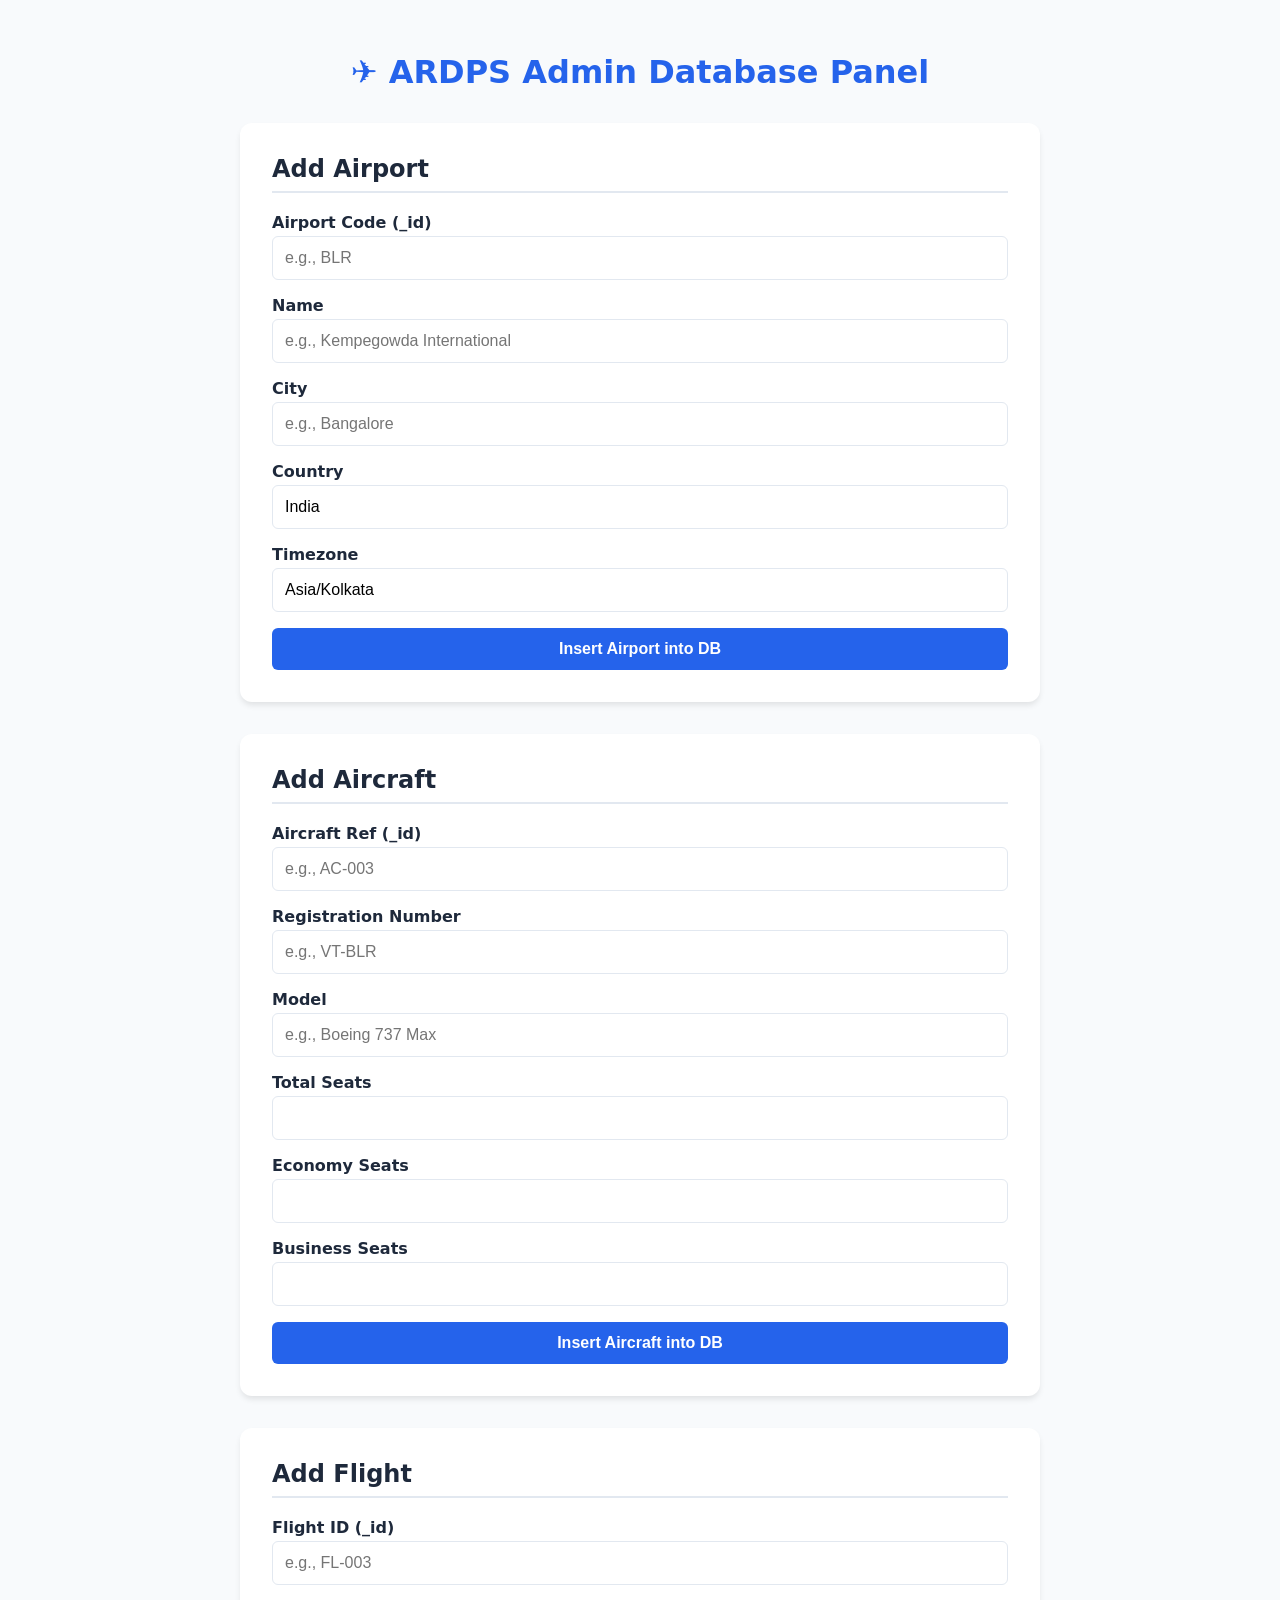
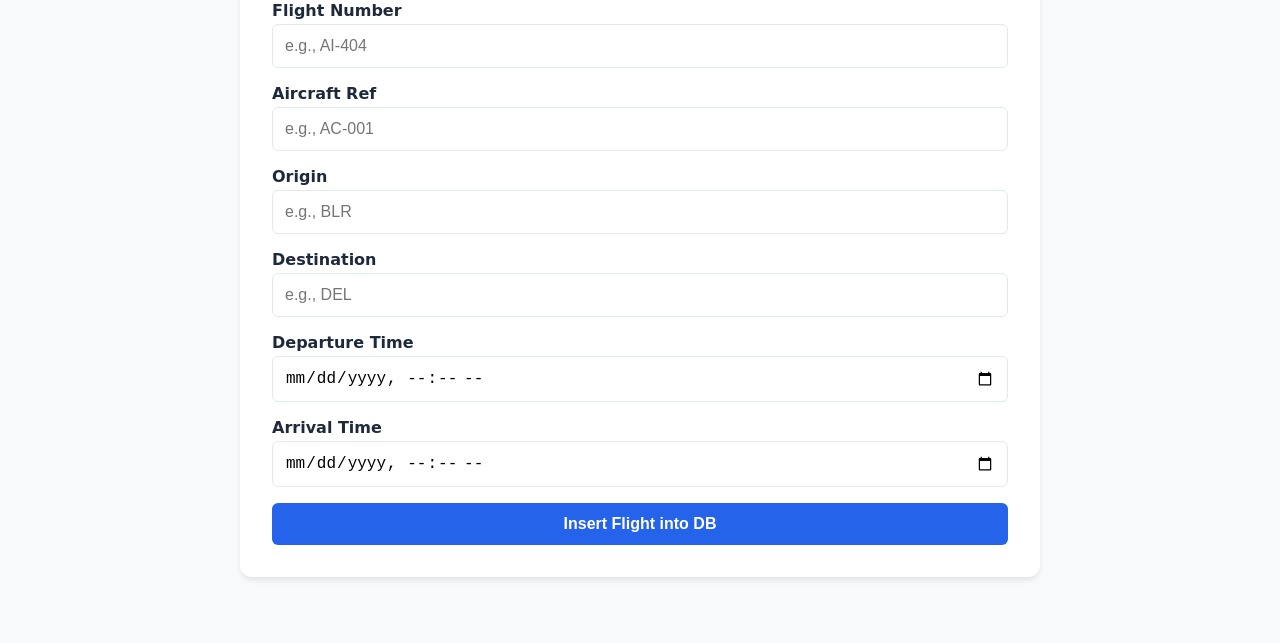
==== frontend/admin.html @ 4f16d245 "Danush branch created" ====
<!DOCTYPE html>
<html lang="en">
<head>
    <meta charset="UTF-8">
    <meta name="viewport" content="width=device-width, initial-scale=1.0">
    <title>ARDPS Admin Panel</title>
    <style>
        :root {
            --primary: #2563eb;
            --background: #f8fafc;
            --surface: #ffffff;
            --text: #1e293b;
            --border: #e2e8f0;
        }
        body {
            font-family: 'Inter', system-ui, sans-serif;
            background-color: var(--background);
            color: var(--text);
            margin: 0;
            padding: 2rem;
            display: flex;
            justify-content: center;
        }
        .container {
            max-width: 800px;
            width: 100%;
        }
        h1 {
            text-align: center;
            color: var(--primary);
            margin-bottom: 2rem;
        }
        .card {
            background: var(--surface);
            border-radius: 12px;
            padding: 2rem;
            margin-bottom: 2rem;
            box-shadow: 0 4px 6px -1px rgb(0 0 0 / 0.1);
        }
        .card h2 {
            margin-top: 0;
            border-bottom: 2px solid var(--border);
            padding-bottom: 0.5rem;
        }
        form {
            display: grid;
            gap: 1rem;
        }
        .form-group {
            display: flex;
            flex-direction: column;
        }
        label {
            font-weight: 600;
            margin-bottom: 0.25rem;
        }
        input, select {
            padding: 0.75rem;
            border: 1px solid var(--border);
            border-radius: 6px;
            font-size: 1rem;
        }
        button {
            background: var(--primary);
            color: white;
            padding: 0.75rem;
            border: none;
            border-radius: 6px;
            font-size: 1rem;
            font-weight: bold;
            cursor: pointer;
            transition: opacity 0.2s;
        }
        button:hover {
            opacity: 0.9;
        }
        .result {
            margin-top: 1rem;
            padding: 1rem;
            border-radius: 6px;
            display: none;
            font-family: monospace;
            background: #f1f5f9;
        }
    </style>
</head>
<body>
    <div class="container">
        <h1>✈️ ARDPS Admin Database Panel</h1>
        
        <!-- Add Airport -->
        <div class="card">
            <h2>Add Airport</h2>
            <form id="form-airport">
                <div class="form-group">
                    <label>Airport Code (_id)</label>
                    <input type="text" name="_id" placeholder="e.g., BLR" required>
                </div>
                <div class="form-group">
                    <label>Name</label>
                    <input type="text" name="name" placeholder="e.g., Kempegowda International" required>
                </div>
                <div class="form-group">
                    <label>City</label>
                    <input type="text" name="city" placeholder="e.g., Bangalore" required>
                </div>
                <div class="form-group">
                    <label>Country</label>
                    <input type="text" name="country" placeholder="e.g., India" value="India" required>
                </div>
                <div class="form-group">
                    <label>Timezone</label>
                    <input type="text" name="timezone" placeholder="e.g., Asia/Kolkata" value="Asia/Kolkata" required>
                </div>
                <button type="submit">Insert Airport into DB</button>
            </form>
            <div id="res-airport" class="result"></div>
        </div>

        <!-- Add Aircraft -->
        <div class="card">
            <h2>Add Aircraft</h2>
            <form id="form-aircraft">
                <div class="form-group">
                    <label>Aircraft Ref (_id)</label>
                    <input type="text" name="_id" placeholder="e.g., AC-003" required>
                </div>
                <div class="form-group">
                    <label>Registration Number</label>
                    <input type="text" name="registration_number" placeholder="e.g., VT-BLR">
                </div>
                <div class="form-group">
                    <label>Model</label>
                    <input type="text" name="model" placeholder="e.g., Boeing 737 Max" required>
                </div>
                <div class="form-group">
                    <label>Total Seats</label>
                    <input type="number" name="total_seats" required>
                </div>
                <div class="form-group">
                    <label>Economy Seats</label>
                    <input type="number" name="econ_seats" required>
                </div>
                <div class="form-group">
                    <label>Business Seats</label>
                    <input type="number" name="biz_seats" required>
                </div>
                <button type="submit">Insert Aircraft into DB</button>
            </form>
            <div id="res-aircraft" class="result"></div>
        </div>

        <!-- Add Flight -->
        <div class="card">
            <h2>Add Flight</h2>
            <form id="form-flight">
                <div class="form-group">
                    <label>Flight ID (_id)</label>
                    <input type="text" name="_id" placeholder="e.g., FL-003" required>
                </div>
                <div class="form-group">
                    <label>Flight Number</label>
                    <input type="text" name="flight_number" placeholder="e.g., AI-404" required>
                </div>
                <div class="form-group">
                    <label>Aircraft Ref</label>
                    <input type="text" name="aircraft_ref" placeholder="e.g., AC-001" required>
                </div>
                <div class="form-group">
                    <label>Origin</label>
                    <input type="text" name="origin_ref" placeholder="e.g., BLR" required>
                </div>
                <div class="form-group">
                    <label>Destination</label>
                    <input type="text" name="destination_ref" placeholder="e.g., DEL" required>
                </div>
                <div class="form-group">
                    <label>Departure Time</label>
                    <input type="datetime-local" name="departure_time" required>
                </div>
                <div class="form-group">
                    <label>Arrival Time</label>
                    <input type="datetime-local" name="arrival_time" required>
                </div>
                <button type="submit">Insert Flight into DB</button>
            </form>
            <div id="res-flight" class="result"></div>
        </div>

    </div>

    <script>
        async function submitData(url, data, resId) {
            const resDiv = document.getElementById(resId);
            resDiv.style.display = 'block';
            resDiv.textContent = 'Submitting to database...';
            try {
                const response = await fetch(url, {
                    method: 'POST',
                    headers: { 'Content-Type': 'application/json' },
                    body: JSON.stringify(data)
                });
                const result = await response.json();
                resDiv.textContent = JSON.stringify(result, null, 2);
            } catch (err) {
                resDiv.textContent = 'Error: ' + err.message;
            }
        }

        document.getElementById('form-airport').addEventListener('submit', (e) => {
            e.preventDefault();
            const fd = new FormData(e.target);
            const data = Object.fromEntries(fd.entries());
            data.terminals = [];
            data.coordinates = { lat: 0, lng: 0 };
            submitData('/api/admin/airports', data, 'res-airport');
        });

        document.getElementById('form-aircraft').addEventListener('submit', (e) => {
            e.preventDefault();
            const fd = new FormData(e.target);
            const data = {
                _id: fd.get('_id'),
                registration_number: fd.get('registration_number'),
                model: fd.get('model'),
                total_seats: parseInt(fd.get('total_seats')),
                seat_config: {
                    economy: parseInt(fd.get('econ_seats')),
                    business: parseInt(fd.get('biz_seats')),
                    first_class: 0
                },
                status: "active"
            };
            submitData('/api/admin/aircraft', data, 'res-aircraft');
        });

        document.getElementById('form-flight').addEventListener('submit', (e) => {
            e.preventDefault();
            const fd = new FormData(e.target);
            const data = {
                _id: fd.get('_id'),
                flight_number: fd.get('flight_number'),
                aircraft_ref: fd.get('aircraft_ref'),
                origin_ref: fd.get('origin_ref'),
                destination_ref: fd.get('destination_ref'),
                departure_time: fd.get('departure_time'),
                arrival_time: fd.get('arrival_time'),
                status: "scheduled",
                base_fare: { economy: 3000.0, business: 10000.0, first_class: null },
                stops: [],
                seat_inventory: {
                    economy: { total: 150, available: 150 },
                    business: { total: 30, available: 30 },
                    first_class: { total: 0, available: 0 }
                }
            };
            submitData('/api/admin/flights', data, 'res-flight');
        });
    </script>
</body>
</html>
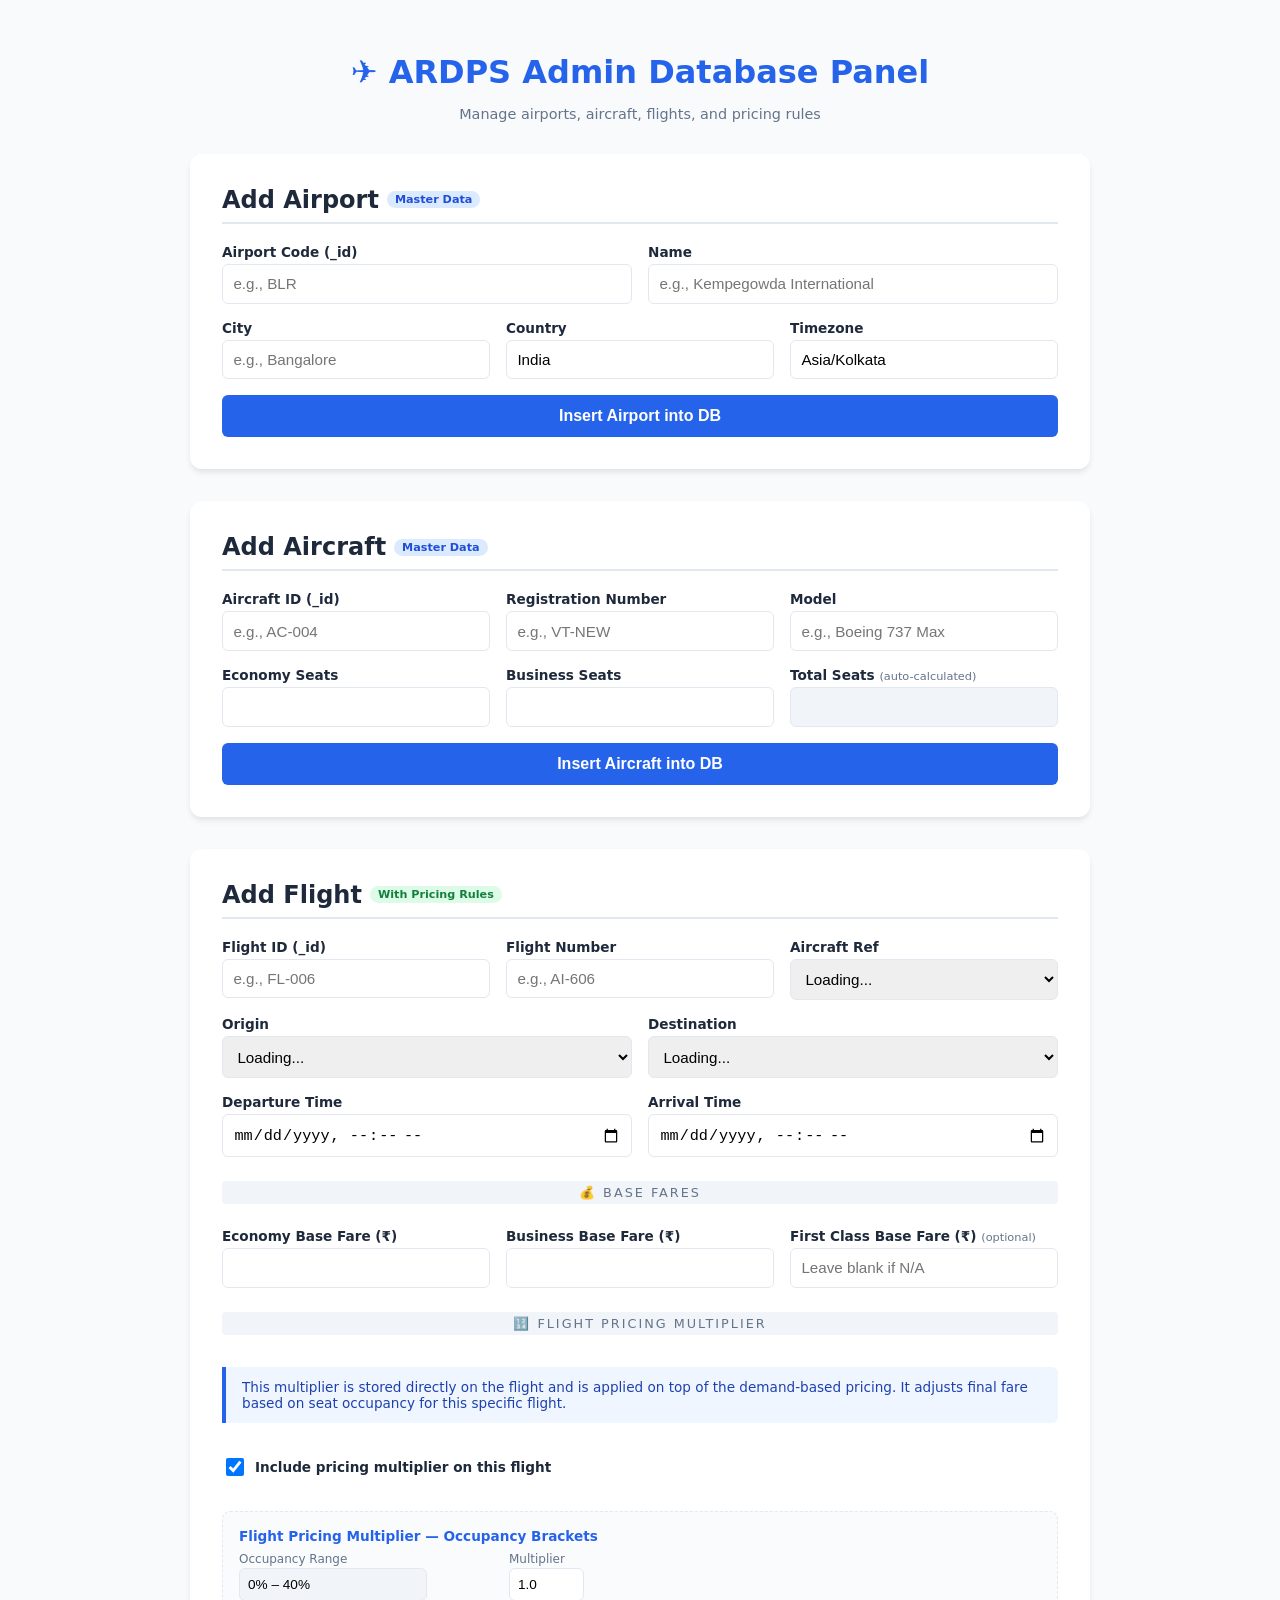
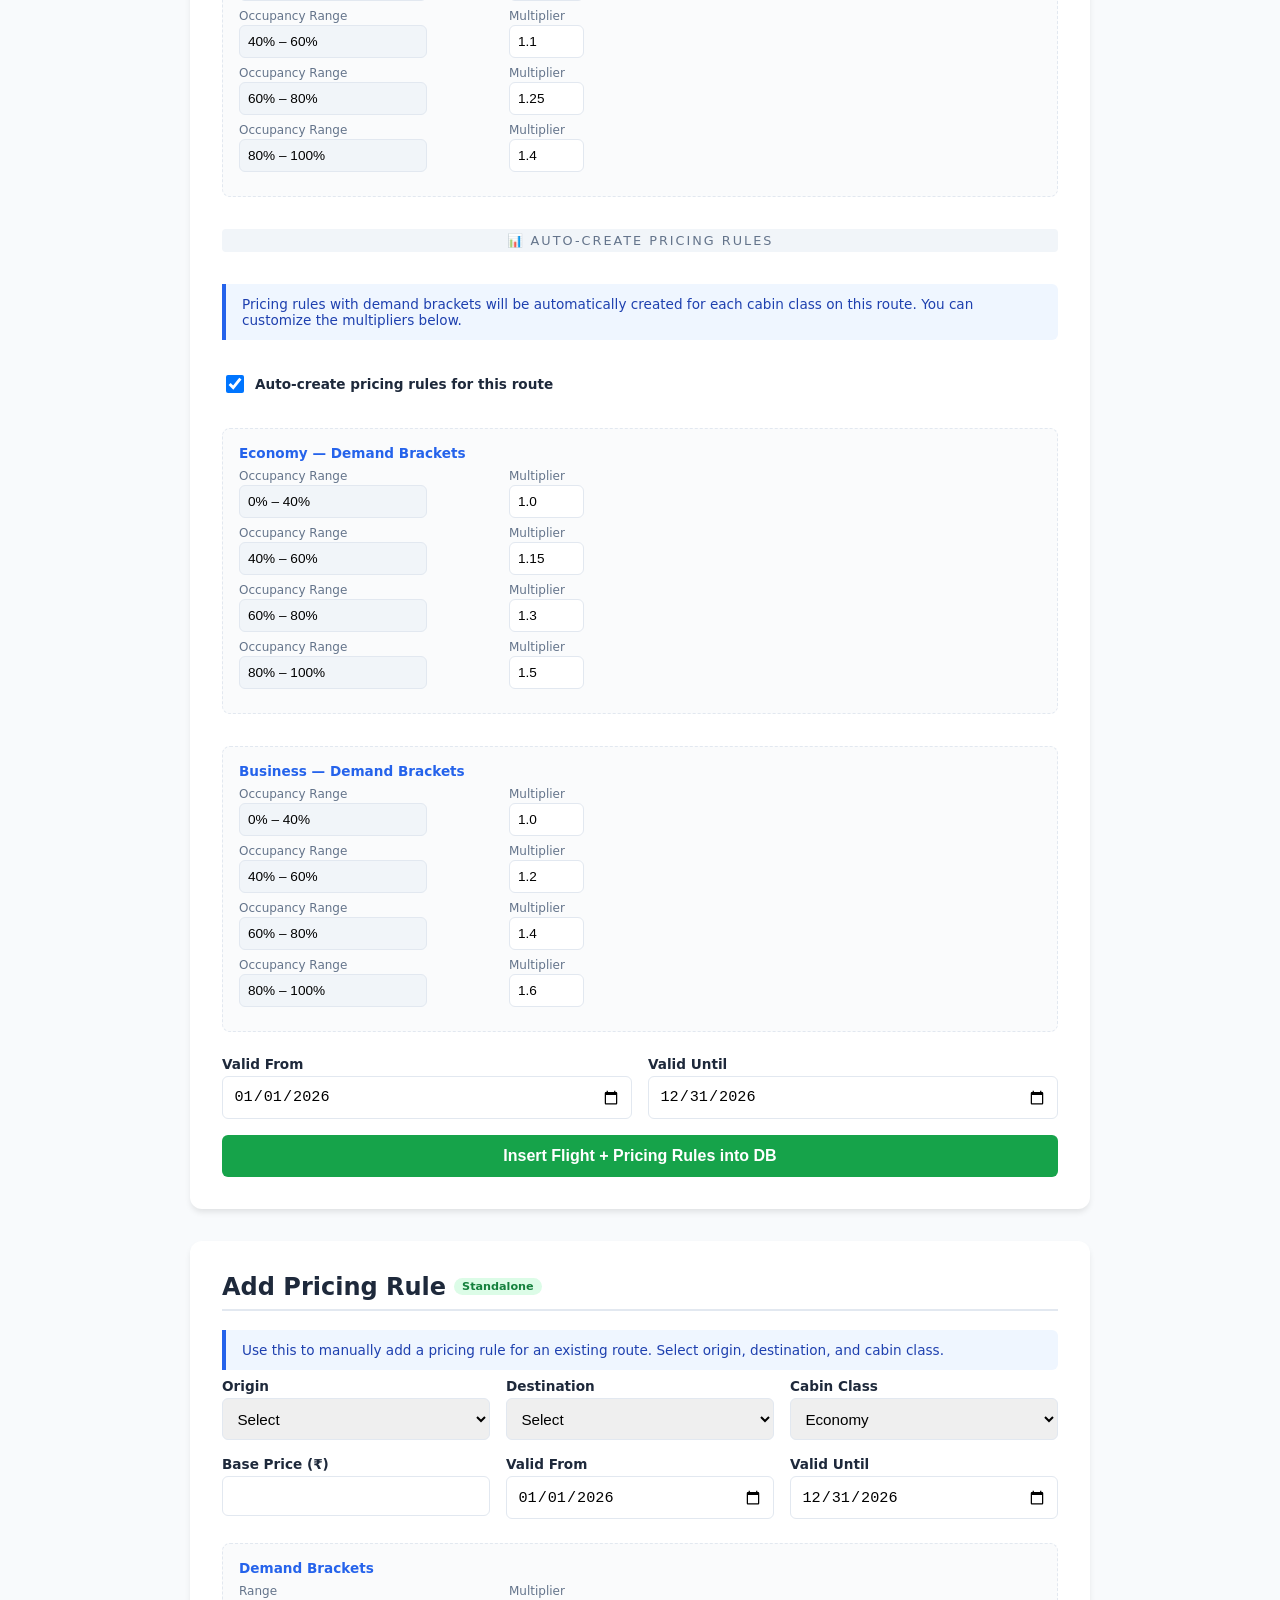
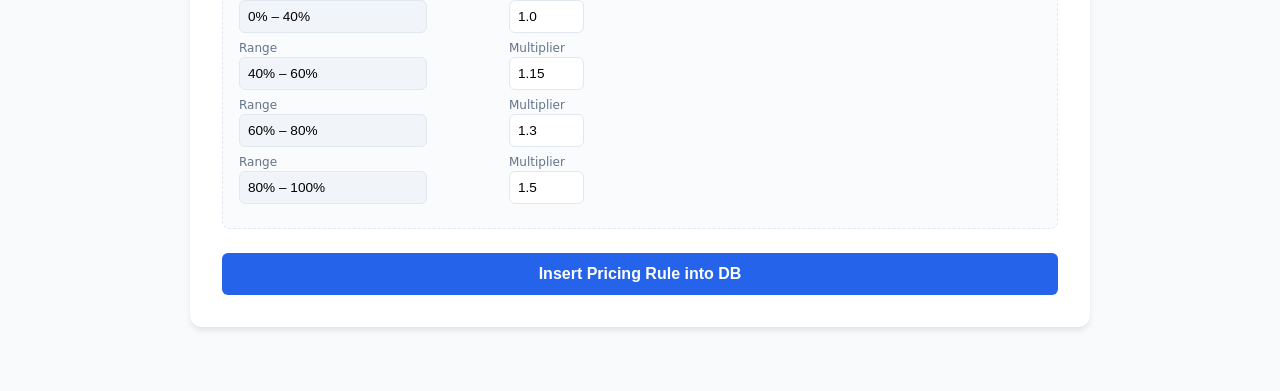
==== commit 7381f011: "Add project code, backend/frontend files, and architecture diagrams - Added backend API routes and c" ====
--- a/frontend/admin.html
+++ b/frontend/admin.html
@@ -7,9 +7,14 @@
     <style>
         :root {
             --primary: #2563eb;
+            --primary-light: #3b82f6;
+            --success: #16a34a;
+            --warning: #d97706;
+            --danger: #dc2626;
             --background: #f8fafc;
             --surface: #ffffff;
             --text: #1e293b;
+            --text-muted: #64748b;
             --border: #e2e8f0;
         }
         body {
@@ -21,15 +26,9 @@
             display: flex;
             justify-content: center;
         }
-        .container {
-            max-width: 800px;
-            width: 100%;
-        }
-        h1 {
-            text-align: center;
-            color: var(--primary);
-            margin-bottom: 2rem;
-        }
+        .container { max-width: 900px; width: 100%; }
+        h1 { text-align: center; color: var(--primary); margin-bottom: 0.5rem; }
+        .subtitle { text-align: center; color: var(--text-muted); margin-bottom: 2rem; font-size: 0.9rem; }
         .card {
             background: var(--surface);
             border-radius: 12px;
@@ -41,25 +40,32 @@
             margin-top: 0;
             border-bottom: 2px solid var(--border);
             padding-bottom: 0.5rem;
-        }
-        form {
-            display: grid;
-            gap: 1rem;
-        }
-        .form-group {
             display: flex;
-            flex-direction: column;
-        }
-        label {
+            align-items: center;
+            gap: 0.5rem;
+        }
+        .badge {
+            font-size: 0.7rem;
+            padding: 2px 8px;
+            border-radius: 12px;
             font-weight: 600;
-            margin-bottom: 0.25rem;
-        }
+        }
+        .badge-blue { background: #dbeafe; color: #1d4ed8; }
+        .badge-green { background: #dcfce7; color: #15803d; }
+        form { display: grid; gap: 1rem; }
+        .form-row { display: grid; grid-template-columns: 1fr 1fr; gap: 1rem; }
+        .form-row-3 { display: grid; grid-template-columns: 1fr 1fr 1fr; gap: 1rem; }
+        .form-group { display: flex; flex-direction: column; }
+        label { font-weight: 600; margin-bottom: 0.25rem; font-size: 0.85rem; }
+        label small { font-weight: 400; color: var(--text-muted); }
         input, select {
-            padding: 0.75rem;
+            padding: 0.65rem;
             border: 1px solid var(--border);
             border-radius: 6px;
-            font-size: 1rem;
-        }
+            font-size: 0.95rem;
+            transition: border-color 0.2s;
+        }
+        input:focus, select:focus { outline: none; border-color: var(--primary); box-shadow: 0 0 0 3px rgba(37,99,235,0.1); }
         button {
             background: var(--primary);
             color: white;
@@ -69,48 +75,123 @@
             font-size: 1rem;
             font-weight: bold;
             cursor: pointer;
-            transition: opacity 0.2s;
-        }
-        button:hover {
-            opacity: 0.9;
-        }
+            transition: background 0.2s;
+        }
+        button:hover { background: var(--primary-light); }
+        .btn-green { background: var(--success); }
+        .btn-green:hover { background: #15803d; }
+
         .result {
             margin-top: 1rem;
             padding: 1rem;
             border-radius: 6px;
             display: none;
             font-family: monospace;
+            font-size: 0.85rem;
             background: #f1f5f9;
+            max-height: 200px;
+            overflow-y: auto;
+            white-space: pre-wrap;
+            word-break: break-all;
+        }
+        .result.success { background: #dcfce7; color: #15803d; }
+        .result.error { background: #fef2f2; color: #dc2626; }
+
+        .section-divider {
+            text-align: center;
+            color: var(--text-muted);
+            font-size: 0.8rem;
+            text-transform: uppercase;
+            letter-spacing: 2px;
+            margin: 0.5rem 0;
+            padding: 0.25rem;
+            background: #f1f5f9;
+            border-radius: 4px;
+        }
+
+        .bracket-section {
+            border: 1px dashed var(--border);
+            border-radius: 8px;
+            padding: 1rem;
+            margin: 0.5rem 0;
+            background: #fafbfc;
+        }
+        .bracket-header {
+            font-weight: 600;
+            font-size: 0.85rem;
+            margin-bottom: 0.5rem;
+            color: var(--primary);
+        }
+        .bracket-row {
+            display: grid;
+            grid-template-columns: 1fr 1fr 1fr;
+            gap: 0.5rem;
+            margin-bottom: 0.5rem;
+        }
+        .bracket-row input {
+            padding: 0.5rem;
+            font-size: 0.85rem;
+        }
+        .bracket-label {
+            font-size: 0.75rem;
+            color: var(--text-muted);
+            margin-bottom: 2px;
+        }
+
+        .checkbox-group {
+            display: flex;
+            align-items: center;
+            gap: 0.5rem;
+            padding: 0.5rem 0;
+        }
+        .checkbox-group input[type="checkbox"] {
+            width: 18px;
+            height: 18px;
+        }
+
+        .info-box {
+            background: #eff6ff;
+            border-left: 4px solid var(--primary);
+            padding: 0.75rem 1rem;
+            border-radius: 0 6px 6px 0;
+            font-size: 0.85rem;
+            color: #1e40af;
+            margin: 0.5rem 0;
         }
     </style>
 </head>
 <body>
     <div class="container">
         <h1>✈️ ARDPS Admin Database Panel</h1>
-        
+        <p class="subtitle">Manage airports, aircraft, flights, and pricing rules</p>
+
         <!-- Add Airport -->
         <div class="card">
-            <h2>Add Airport</h2>
+            <h2>Add Airport <span class="badge badge-blue">Master Data</span></h2>
             <form id="form-airport">
-                <div class="form-group">
-                    <label>Airport Code (_id)</label>
-                    <input type="text" name="_id" placeholder="e.g., BLR" required>
-                </div>
-                <div class="form-group">
-                    <label>Name</label>
-                    <input type="text" name="name" placeholder="e.g., Kempegowda International" required>
-                </div>
-                <div class="form-group">
-                    <label>City</label>
-                    <input type="text" name="city" placeholder="e.g., Bangalore" required>
-                </div>
-                <div class="form-group">
-                    <label>Country</label>
-                    <input type="text" name="country" placeholder="e.g., India" value="India" required>
-                </div>
-                <div class="form-group">
-                    <label>Timezone</label>
-                    <input type="text" name="timezone" placeholder="e.g., Asia/Kolkata" value="Asia/Kolkata" required>
+                <div class="form-row">
+                    <div class="form-group">
+                        <label>Airport Code (_id)</label>
+                        <input type="text" name="_id" placeholder="e.g., BLR" maxlength="3" required>
+                    </div>
+                    <div class="form-group">
+                        <label>Name</label>
+                        <input type="text" name="name" placeholder="e.g., Kempegowda International" required>
+                    </div>
+                </div>
+                <div class="form-row-3">
+                    <div class="form-group">
+                        <label>City</label>
+                        <input type="text" name="city" placeholder="e.g., Bangalore" required>
+                    </div>
+                    <div class="form-group">
+                        <label>Country</label>
+                        <input type="text" name="country" value="India" required>
+                    </div>
+                    <div class="form-group">
+                        <label>Timezone</label>
+                        <input type="text" name="timezone" value="Asia/Kolkata" required>
+                    </div>
                 </div>
                 <button type="submit">Insert Airport into DB</button>
             </form>
@@ -119,142 +200,573 @@
 
         <!-- Add Aircraft -->
         <div class="card">
-            <h2>Add Aircraft</h2>
+            <h2>Add Aircraft <span class="badge badge-blue">Master Data</span></h2>
             <form id="form-aircraft">
-                <div class="form-group">
-                    <label>Aircraft Ref (_id)</label>
-                    <input type="text" name="_id" placeholder="e.g., AC-003" required>
-                </div>
-                <div class="form-group">
-                    <label>Registration Number</label>
-                    <input type="text" name="registration_number" placeholder="e.g., VT-BLR">
-                </div>
-                <div class="form-group">
-                    <label>Model</label>
-                    <input type="text" name="model" placeholder="e.g., Boeing 737 Max" required>
-                </div>
-                <div class="form-group">
-                    <label>Total Seats</label>
-                    <input type="number" name="total_seats" required>
-                </div>
-                <div class="form-group">
-                    <label>Economy Seats</label>
-                    <input type="number" name="econ_seats" required>
-                </div>
-                <div class="form-group">
-                    <label>Business Seats</label>
-                    <input type="number" name="biz_seats" required>
+                <div class="form-row-3">
+                    <div class="form-group">
+                        <label>Aircraft ID (_id)</label>
+                        <input type="text" name="_id" placeholder="e.g., AC-004" required>
+                    </div>
+                    <div class="form-group">
+                        <label>Registration Number</label>
+                        <input type="text" name="registration_number" placeholder="e.g., VT-NEW" required>
+                    </div>
+                    <div class="form-group">
+                        <label>Model</label>
+                        <input type="text" name="model" placeholder="e.g., Boeing 737 Max" required>
+                    </div>
+                </div>
+                <div class="form-row-3">
+                    <div class="form-group">
+                        <label>Economy Seats</label>
+                        <input type="number" name="econ_seats" id="econ_seats" min="0" required>
+                    </div>
+                    <div class="form-group">
+                        <label>Business Seats</label>
+                        <input type="number" name="biz_seats" id="biz_seats" min="0" required>
+                    </div>
+                    <div class="form-group">
+                        <label>Total Seats <small>(auto-calculated)</small></label>
+                        <input type="number" name="total_seats" id="total_seats" readonly style="background:#f1f5f9; font-weight:600;">
+                    </div>
                 </div>
                 <button type="submit">Insert Aircraft into DB</button>
             </form>
             <div id="res-aircraft" class="result"></div>
         </div>
 
-        <!-- Add Flight -->
+        <!-- Add Flight + Pricing Rules -->
         <div class="card">
-            <h2>Add Flight</h2>
+            <h2>Add Flight <span class="badge badge-green">With Pricing Rules</span></h2>
             <form id="form-flight">
-                <div class="form-group">
-                    <label>Flight ID (_id)</label>
-                    <input type="text" name="_id" placeholder="e.g., FL-003" required>
-                </div>
-                <div class="form-group">
-                    <label>Flight Number</label>
-                    <input type="text" name="flight_number" placeholder="e.g., AI-404" required>
-                </div>
-                <div class="form-group">
-                    <label>Aircraft Ref</label>
-                    <input type="text" name="aircraft_ref" placeholder="e.g., AC-001" required>
-                </div>
-                <div class="form-group">
-                    <label>Origin</label>
-                    <input type="text" name="origin_ref" placeholder="e.g., BLR" required>
-                </div>
-                <div class="form-group">
-                    <label>Destination</label>
-                    <input type="text" name="destination_ref" placeholder="e.g., DEL" required>
-                </div>
-                <div class="form-group">
-                    <label>Departure Time</label>
-                    <input type="datetime-local" name="departure_time" required>
-                </div>
-                <div class="form-group">
-                    <label>Arrival Time</label>
-                    <input type="datetime-local" name="arrival_time" required>
-                </div>
-                <button type="submit">Insert Flight into DB</button>
+                <div class="form-row-3">
+                    <div class="form-group">
+                        <label>Flight ID (_id)</label>
+                        <input type="text" name="_id" placeholder="e.g., FL-006" required>
+                    </div>
+                    <div class="form-group">
+                        <label>Flight Number</label>
+                        <input type="text" name="flight_number" placeholder="e.g., AI-606" required>
+                    </div>
+                    <div class="form-group">
+                        <label>Aircraft Ref</label>
+                        <select name="aircraft_ref" id="aircraft-select" required>
+                            <option value="">Loading...</option>
+                        </select>
+                    </div>
+                </div>
+                <div class="form-row">
+                    <div class="form-group">
+                        <label>Origin</label>
+                        <select name="origin_ref" id="origin-select" required>
+                            <option value="">Loading...</option>
+                        </select>
+                    </div>
+                    <div class="form-group">
+                        <label>Destination</label>
+                        <select name="destination_ref" id="dest-select" required>
+                            <option value="">Loading...</option>
+                        </select>
+                    </div>
+                </div>
+                <div class="form-row">
+                    <div class="form-group">
+                        <label>Departure Time</label>
+                        <input type="datetime-local" name="departure_time" required>
+                    </div>
+                    <div class="form-group">
+                        <label>Arrival Time</label>
+                        <input type="datetime-local" name="arrival_time" required>
+                    </div>
+                </div>
+
+                <div class="section-divider">💰 Base Fares</div>
+                <div class="form-row-3">
+                    <div class="form-group">
+                        <label>Economy Base Fare (₹)</label>
+                        <input type="number" name="base_fare_economy" id="bf_eco" step="0.01" min="0" required>
+                    </div>
+                    <div class="form-group">
+                        <label>Business Base Fare (₹)</label>
+                        <input type="number" name="base_fare_business" id="bf_biz" step="0.01" min="0" required>
+                    </div>
+                    <div class="form-group">
+                        <label>First Class Base Fare (₹) <small>(optional)</small></label>
+                        <input type="number" name="base_fare_first" id="bf_first" step="0.01" min="0" placeholder="Leave blank if N/A">
+                    </div>
+                </div>
+
+                <div class="section-divider">🔢 Flight Pricing Multiplier</div>
+                <div class="info-box">This multiplier is stored directly on the flight and is applied on top of the demand-based pricing. It adjusts final fare based on seat occupancy for this specific flight.</div>
+
+                <div class="checkbox-group">
+                    <input type="checkbox" id="add_flight_multiplier" checked>
+                    <label for="add_flight_multiplier" style="margin:0">Include pricing multiplier on this flight</label>
+                </div>
+
+                <div id="flight-multiplier-config">
+                    <div class="bracket-section">
+                        <div class="bracket-header">Flight Pricing Multiplier — Occupancy Brackets</div>
+                        <div class="bracket-row">
+                            <div><div class="bracket-label">Occupancy Range</div><input value="0% – 40%" readonly style="background:#f1f5f9;"></div>
+                            <div><div class="bracket-label">Multiplier</div><input type="number" id="fm_m1" value="1.0" step="0.05" min="0.5" max="3"></div>
+                            <div></div>
+                        </div>
+                        <div class="bracket-row">
+                            <div><div class="bracket-label">Occupancy Range</div><input value="40% – 60%" readonly style="background:#f1f5f9;"></div>
+                            <div><div class="bracket-label">Multiplier</div><input type="number" id="fm_m2" value="1.1" step="0.05" min="0.5" max="3"></div>
+                            <div></div>
+                        </div>
+                        <div class="bracket-row">
+                            <div><div class="bracket-label">Occupancy Range</div><input value="60% – 80%" readonly style="background:#f1f5f9;"></div>
+                            <div><div class="bracket-label">Multiplier</div><input type="number" id="fm_m3" value="1.25" step="0.05" min="0.5" max="3"></div>
+                            <div></div>
+                        </div>
+                        <div class="bracket-row">
+                            <div><div class="bracket-label">Occupancy Range</div><input value="80% – 100%" readonly style="background:#f1f5f9;"></div>
+                            <div><div class="bracket-label">Multiplier</div><input type="number" id="fm_m4" value="1.4" step="0.05" min="0.5" max="3"></div>
+                            <div></div>
+                        </div>
+                    </div>
+                </div>
+
+                <div class="section-divider">📊 Auto-Create Pricing Rules</div>
+                <div class="info-box">
+                    Pricing rules with demand brackets will be automatically created for each cabin class on this route. You can customize the multipliers below.
+                </div>
+                
+                <div class="checkbox-group">
+                    <input type="checkbox" id="create_pricing" checked>
+                    <label for="create_pricing" style="margin:0">Auto-create pricing rules for this route</label>
+                </div>
+
+                <div id="pricing-config" style="display:grid; gap:1rem;">
+                    <!-- Economy brackets -->
+                    <div class="bracket-section">
+                        <div class="bracket-header">Economy — Demand Brackets</div>
+                        <div class="bracket-row">
+                            <div><div class="bracket-label">Occupancy Range</div><input value="0% – 40%" readonly style="background:#f1f5f9;"></div>
+                            <div><div class="bracket-label">Multiplier</div><input type="number" id="eco_m1" value="1.0" step="0.05" min="0.5" max="3"></div>
+                            <div></div>
+                        </div>
+                        <div class="bracket-row">
+                            <div><div class="bracket-label">Occupancy Range</div><input value="40% – 60%" readonly style="background:#f1f5f9;"></div>
+                            <div><div class="bracket-label">Multiplier</div><input type="number" id="eco_m2" value="1.15" step="0.05" min="0.5" max="3"></div>
+                            <div></div>
+                        </div>
+                        <div class="bracket-row">
+                            <div><div class="bracket-label">Occupancy Range</div><input value="60% – 80%" readonly style="background:#f1f5f9;"></div>
+                            <div><div class="bracket-label">Multiplier</div><input type="number" id="eco_m3" value="1.3" step="0.05" min="0.5" max="3"></div>
+                            <div></div>
+                        </div>
+                        <div class="bracket-row">
+                            <div><div class="bracket-label">Occupancy Range</div><input value="80% – 100%" readonly style="background:#f1f5f9;"></div>
+                            <div><div class="bracket-label">Multiplier</div><input type="number" id="eco_m4" value="1.5" step="0.05" min="0.5" max="3"></div>
+                            <div></div>
+                        </div>
+                    </div>
+
+                    <!-- Business brackets -->
+                    <div class="bracket-section">
+                        <div class="bracket-header">Business — Demand Brackets</div>
+                        <div class="bracket-row">
+                            <div><div class="bracket-label">Occupancy Range</div><input value="0% – 40%" readonly style="background:#f1f5f9;"></div>
+                            <div><div class="bracket-label">Multiplier</div><input type="number" id="biz_m1" value="1.0" step="0.05" min="0.5" max="3"></div>
+                            <div></div>
+                        </div>
+                        <div class="bracket-row">
+                            <div><div class="bracket-label">Occupancy Range</div><input value="40% – 60%" readonly style="background:#f1f5f9;"></div>
+                            <div><div class="bracket-label">Multiplier</div><input type="number" id="biz_m2" value="1.2" step="0.05" min="0.5" max="3"></div>
+                            <div></div>
+                        </div>
+                        <div class="bracket-row">
+                            <div><div class="bracket-label">Occupancy Range</div><input value="60% – 80%" readonly style="background:#f1f5f9;"></div>
+                            <div><div class="bracket-label">Multiplier</div><input type="number" id="biz_m3" value="1.4" step="0.05" min="0.5" max="3"></div>
+                            <div></div>
+                        </div>
+                        <div class="bracket-row">
+                            <div><div class="bracket-label">Occupancy Range</div><input value="80% – 100%" readonly style="background:#f1f5f9;"></div>
+                            <div><div class="bracket-label">Multiplier</div><input type="number" id="biz_m4" value="1.6" step="0.05" min="0.5" max="3"></div>
+                            <div></div>
+                        </div>
+                    </div>
+
+                    <div class="form-row">
+                        <div class="form-group">
+                            <label>Valid From</label>
+                            <input type="date" id="rule_valid_from" value="2026-01-01" required>
+                        </div>
+                        <div class="form-group">
+                            <label>Valid Until</label>
+                            <input type="date" id="rule_valid_until" value="2026-12-31" required>
+                        </div>
+                    </div>
+                </div>
+
+                <button type="submit" class="btn-green">Insert Flight + Pricing Rules into DB</button>
             </form>
             <div id="res-flight" class="result"></div>
         </div>
 
+        <!-- Standalone Add Pricing Rule -->
+        <div class="card">
+            <h2>Add Pricing Rule <span class="badge badge-green">Standalone</span></h2>
+            <div class="info-box">Use this to manually add a pricing rule for an existing route. Select origin, destination, and cabin class.</div>
+            <form id="form-pricing">
+                <div class="form-row-3">
+                    <div class="form-group">
+                        <label>Origin</label>
+                        <select name="pr_origin" id="pr-origin-select" required>
+                            <option value="">Select</option>
+                        </select>
+                    </div>
+                    <div class="form-group">
+                        <label>Destination</label>
+                        <select name="pr_dest" id="pr-dest-select" required>
+                            <option value="">Select</option>
+                        </select>
+                    </div>
+                    <div class="form-group">
+                        <label>Cabin Class</label>
+                        <select name="pr_cabin" id="pr-cabin" required>
+                            <option value="economy">Economy</option>
+                            <option value="business">Business</option>
+                        </select>
+                    </div>
+                </div>
+                <div class="form-row-3">
+                    <div class="form-group">
+                        <label>Base Price (₹)</label>
+                        <input type="number" name="pr_base_price" id="pr_base_price" step="0.01" min="0" required>
+                    </div>
+                    <div class="form-group">
+                        <label>Valid From</label>
+                        <input type="date" name="pr_valid_from" value="2026-01-01" required>
+                    </div>
+                    <div class="form-group">
+                        <label>Valid Until</label>
+                        <input type="date" name="pr_valid_until" value="2026-12-31" required>
+                    </div>
+                </div>
+
+                <div class="bracket-section">
+                    <div class="bracket-header">Demand Brackets</div>
+                    <div class="bracket-row">
+                        <div><div class="bracket-label">Range</div><input value="0% – 40%" readonly style="background:#f1f5f9;"></div>
+                        <div><div class="bracket-label">Multiplier</div><input type="number" id="pr_m1" value="1.0" step="0.05" min="0.5" max="3"></div>
+                        <div></div>
+                    </div>
+                    <div class="bracket-row">
+                        <div><div class="bracket-label">Range</div><input value="40% – 60%" readonly style="background:#f1f5f9;"></div>
+                        <div><div class="bracket-label">Multiplier</div><input type="number" id="pr_m2" value="1.15" step="0.05" min="0.5" max="3"></div>
+                        <div></div>
+                    </div>
+                    <div class="bracket-row">
+                        <div><div class="bracket-label">Range</div><input value="60% – 80%" readonly style="background:#f1f5f9;"></div>
+                        <div><div class="bracket-label">Multiplier</div><input type="number" id="pr_m3" value="1.3" step="0.05" min="0.5" max="3"></div>
+                        <div></div>
+                    </div>
+                    <div class="bracket-row">
+                        <div><div class="bracket-label">Range</div><input value="80% – 100%" readonly style="background:#f1f5f9;"></div>
+                        <div><div class="bracket-label">Multiplier</div><input type="number" id="pr_m4" value="1.5" step="0.05" min="0.5" max="3"></div>
+                        <div></div>
+                    </div>
+                </div>
+
+                <button type="submit">Insert Pricing Rule into DB</button>
+            </form>
+            <div id="res-pricing" class="result"></div>
+        </div>
+
     </div>
 
     <script>
+        const API = '';
+
+        // --- Helpers ---
         async function submitData(url, data, resId) {
             const resDiv = document.getElementById(resId);
             resDiv.style.display = 'block';
-            resDiv.textContent = 'Submitting to database...';
+            resDiv.className = 'result';
+            resDiv.textContent = '⏳ Submitting to database...';
             try {
-                const response = await fetch(url, {
+                const response = await fetch(API + url, {
                     method: 'POST',
                     headers: { 'Content-Type': 'application/json' },
                     body: JSON.stringify(data)
                 });
                 const result = await response.json();
-                resDiv.textContent = JSON.stringify(result, null, 2);
+                if (result.success) {
+                    resDiv.className = 'result success';
+                    resDiv.textContent = '✅ Success!\n' + JSON.stringify(result, null, 2);
+                } else {
+                    resDiv.className = 'result error';
+                    resDiv.textContent = '❌ Error: ' + (result.error || JSON.stringify(result));
+                }
             } catch (err) {
-                resDiv.textContent = 'Error: ' + err.message;
+                resDiv.className = 'result error';
+                resDiv.textContent = '❌ Network Error: ' + err.message;
             }
         }
 
+        function makeBrackets(m1, m2, m3, m4) {
+            return [
+                { occupancy_pct_min: 0,  occupancy_pct_max: 40,  multiplier: parseFloat(m1) },
+                { occupancy_pct_min: 40, occupancy_pct_max: 60,  multiplier: parseFloat(m2) },
+                { occupancy_pct_min: 60, occupancy_pct_max: 80,  multiplier: parseFloat(m3) },
+                { occupancy_pct_min: 80, occupancy_pct_max: 100, multiplier: parseFloat(m4) },
+            ];
+        }
+
+        // --- Load dropdowns ---
+        let airportsList = [];
+        let aircraftList = [];
+
+        async function loadDropdowns() {
+            try {
+                const [airportsRes, aircraftRes] = await Promise.all([
+                    fetch(API + '/api/admin/airports'),
+                    fetch(API + '/api/admin/aircraft')
+                ]);
+                const airports = await airportsRes.json();
+                const aircraft = await aircraftRes.json();
+
+                airportsList = airports.data || [];
+                aircraftList = aircraft.data || [];
+
+                // Populate airport selects
+                const airportOptions = airportsList.map(a => `<option value="${a._id}">${a._id} — ${a.city}</option>`).join('');
+                const emptyOpt = '<option value="">Select airport</option>';
+                ['origin-select', 'dest-select', 'pr-origin-select', 'pr-dest-select'].forEach(id => {
+                    document.getElementById(id).innerHTML = emptyOpt + airportOptions;
+                });
+
+                // Populate aircraft select
+                const acOptions = aircraftList.map(a => `<option value="${a._id}" data-eco="${a.seat_config?.economy || 0}" data-biz="${a.seat_config?.business || 0}" data-first="${a.seat_config?.first_class || 0}">${a._id} — ${a.model} (${a.total_seats} seats)</option>`).join('');
+                document.getElementById('aircraft-select').innerHTML = '<option value="">Select aircraft</option>' + acOptions;
+            } catch (err) {
+                console.error('Failed to load dropdowns:', err);
+            }
+        }
+
+        loadDropdowns();
+
+        // --- Auto-calculate total seats ---
+        ['econ_seats', 'biz_seats'].forEach(id => {
+            document.getElementById(id).addEventListener('input', () => {
+                const eco = parseInt(document.getElementById('econ_seats').value) || 0;
+                const biz = parseInt(document.getElementById('biz_seats').value) || 0;
+                document.getElementById('total_seats').value = eco + biz;
+            });
+        });
+
+        // --- Toggle pricing config ---
+        document.getElementById('create_pricing').addEventListener('change', (e) => {
+            document.getElementById('pricing-config').style.display = e.target.checked ? 'grid' : 'none';
+        });
+
+        // --- Toggle flight multiplier config ---
+        document.getElementById('add_flight_multiplier').addEventListener('change', (e) => {
+            document.getElementById('flight-multiplier-config').style.display = e.target.checked ? 'block' : 'none';
+        });
+
+        // --- AIRPORT SUBMIT ---
         document.getElementById('form-airport').addEventListener('submit', (e) => {
             e.preventDefault();
             const fd = new FormData(e.target);
             const data = Object.fromEntries(fd.entries());
-            data.terminals = [];
+            data._id = data._id.toUpperCase();
             data.coordinates = { lat: 0, lng: 0 };
             submitData('/api/admin/airports', data, 'res-airport');
         });
 
+        // --- AIRCRAFT SUBMIT ---
         document.getElementById('form-aircraft').addEventListener('submit', (e) => {
             e.preventDefault();
             const fd = new FormData(e.target);
+            const eco = parseInt(fd.get('econ_seats'));
+            const biz = parseInt(fd.get('biz_seats'));
             const data = {
                 _id: fd.get('_id'),
                 registration_number: fd.get('registration_number'),
                 model: fd.get('model'),
-                total_seats: parseInt(fd.get('total_seats')),
-                seat_config: {
-                    economy: parseInt(fd.get('econ_seats')),
-                    business: parseInt(fd.get('biz_seats')),
-                    first_class: 0
-                },
-                status: "active"
+                total_seats: eco + biz,
+                seat_config: { economy: eco, business: biz, first_class: 0 },
+                status: 'active'
             };
             submitData('/api/admin/aircraft', data, 'res-aircraft');
         });
 
-        document.getElementById('form-flight').addEventListener('submit', (e) => {
+        // --- FLIGHT SUBMIT (with pricing rules) ---
+        document.getElementById('form-flight').addEventListener('submit', async (e) => {
+            e.preventDefault();
+            const fd = new FormData(e.target);
+            const resDiv = document.getElementById('res-flight');
+            resDiv.style.display = 'block';
+            resDiv.className = 'result';
+            resDiv.textContent = '⏳ Creating flight...';
+
+            const origin = fd.get('origin_ref');
+            const destination = fd.get('destination_ref');
+            const aircraftRef = fd.get('aircraft_ref');
+
+            // Get aircraft seat config from dropdown
+            const acSelect = document.getElementById('aircraft-select');
+            const selectedOpt = acSelect.options[acSelect.selectedIndex];
+            const ecoSeats = parseInt(selectedOpt.dataset.eco) || 150;
+            const bizSeats = parseInt(selectedOpt.dataset.biz) || 30;
+            const firstSeats = parseInt(selectedOpt.dataset.first) || 0;
+
+            const ecoFare = parseFloat(fd.get('base_fare_economy')) || 0;
+            const bizFare = parseFloat(fd.get('base_fare_business')) || 0;
+            const firstFare = parseFloat(fd.get('base_fare_first')) || 0;
+
+            const flightData = {
+                _id: fd.get('_id'),
+                flight_number: fd.get('flight_number'),
+                aircraft_ref: aircraftRef,
+                origin_ref: origin,
+                destination_ref: destination,
+                departure_time: fd.get('departure_time'),
+                arrival_time: fd.get('arrival_time'),
+                status: 'scheduled',
+                base_fare: {
+                    economy: ecoFare,
+                    business: bizFare,
+                    first_class: firstFare > 0 ? firstFare : null
+                },
+                seat_inventory: {
+                    economy: { total: ecoSeats, available: ecoSeats },
+                    business: { total: bizSeats, available: bizSeats },
+                    first_class: { total: firstSeats, available: firstSeats }
+                }
+            };
+
+            // Add flight pricing multiplier if checkbox is checked
+            if (document.getElementById('add_flight_multiplier').checked) {
+                flightData.pricing_multiplier = makeBrackets(
+                    document.getElementById('fm_m1').value,
+                    document.getElementById('fm_m2').value,
+                    document.getElementById('fm_m3').value,
+                    document.getElementById('fm_m4').value
+                );
+            }
+
+            try {
+                // 1. Insert flight
+                const flightRes = await fetch(API + '/api/admin/flights', {
+                    method: 'POST',
+                    headers: { 'Content-Type': 'application/json' },
+                    body: JSON.stringify(flightData)
+                });
+                const flightResult = await flightRes.json();
+
+                if (!flightResult.success) {
+                    resDiv.className = 'result error';
+                    resDiv.textContent = '❌ Flight Error: ' + (flightResult.error || JSON.stringify(flightResult));
+                    return;
+                }
+
+                let messages = ['✅ Flight created: ' + fd.get('_id')];
+
+                // 2. Auto-create pricing rules if checkbox is checked
+                if (document.getElementById('create_pricing').checked) {
+                    const validFrom = document.getElementById('rule_valid_from').value;
+                    const validUntil = document.getElementById('rule_valid_until').value;
+
+                    // Economy pricing rule
+                    const ecoRule = {
+                        route: { origin, destination },
+                        cabin_class: 'economy',
+                        base_price: ecoFare,
+                        demand_brackets: makeBrackets(
+                            document.getElementById('eco_m1').value,
+                            document.getElementById('eco_m2').value,
+                            document.getElementById('eco_m3').value,
+                            document.getElementById('eco_m4').value
+                        ),
+                        valid_from: validFrom,
+                        valid_until: validUntil
+                    };
+                    const ecoRes = await fetch(API + '/api/admin/pricing-rules', {
+                        method: 'POST',
+                        headers: { 'Content-Type': 'application/json' },
+                        body: JSON.stringify(ecoRule)
+                    });
+                    const ecoResult = await ecoRes.json();
+                    messages.push(ecoResult.success
+                        ? `✅ Economy pricing rule created (${origin}→${destination})`
+                        : `⚠️ Economy pricing rule failed: ${ecoResult.error}`);
+
+                    // Business pricing rule
+                    if (bizSeats > 0) {
+                        const bizRule = {
+                            route: { origin, destination },
+                            cabin_class: 'business',
+                            base_price: bizFare,
+                            demand_brackets: makeBrackets(
+                                document.getElementById('biz_m1').value,
+                                document.getElementById('biz_m2').value,
+                                document.getElementById('biz_m3').value,
+                                document.getElementById('biz_m4').value
+                            ),
+                            valid_from: validFrom,
+                            valid_until: validUntil
+                        };
+                        const bizRes = await fetch(API + '/api/admin/pricing-rules', {
+                            method: 'POST',
+                            headers: { 'Content-Type': 'application/json' },
+                            body: JSON.stringify(bizRule)
+                        });
+                        const bizResult = await bizRes.json();
+                        messages.push(bizResult.success
+                            ? `✅ Business pricing rule created (${origin}→${destination})`
+                            : `⚠️ Business pricing rule failed: ${bizResult.error}`);
+                    }
+                }
+
+                resDiv.className = 'result success';
+                resDiv.textContent = messages.join('\n');
+            } catch (err) {
+                resDiv.className = 'result error';
+                resDiv.textContent = '❌ Network Error: ' + err.message;
+            }
+        });
+
+        // --- STANDALONE PRICING RULE SUBMIT ---
+        document.getElementById('form-pricing').addEventListener('submit', (e) => {
             e.preventDefault();
             const fd = new FormData(e.target);
             const data = {
-                _id: fd.get('_id'),
-                flight_number: fd.get('flight_number'),
-                aircraft_ref: fd.get('aircraft_ref'),
-                origin_ref: fd.get('origin_ref'),
-                destination_ref: fd.get('destination_ref'),
-                departure_time: fd.get('departure_time'),
-                arrival_time: fd.get('arrival_time'),
-                status: "scheduled",
-                base_fare: { economy: 3000.0, business: 10000.0, first_class: null },
-                stops: [],
-                seat_inventory: {
-                    economy: { total: 150, available: 150 },
-                    business: { total: 30, available: 30 },
-                    first_class: { total: 0, available: 0 }
-                }
+                route: {
+                    origin: fd.get('pr_origin'),
+                    destination: fd.get('pr_dest')
+                },
+                cabin_class: fd.get('pr_cabin'),
+                base_price: parseFloat(fd.get('pr_base_price')),
+                demand_brackets: makeBrackets(
+                    document.getElementById('pr_m1').value,
+                    document.getElementById('pr_m2').value,
+                    document.getElementById('pr_m3').value,
+                    document.getElementById('pr_m4').value
+                ),
+                valid_from: fd.get('pr_valid_from'),
+                valid_until: fd.get('pr_valid_until')
             };
-            submitData('/api/admin/flights', data, 'res-flight');
+            submitData('/api/admin/pricing-rules', data, 'res-pricing');
+        });
+
+        // Auto-adjust standalone multipliers based on cabin class
+        document.getElementById('pr-cabin').addEventListener('change', (e) => {
+            if (e.target.value === 'business') {
+                document.getElementById('pr_m2').value = '1.2';
+                document.getElementById('pr_m3').value = '1.4';
+                document.getElementById('pr_m4').value = '1.6';
+            } else {
+                document.getElementById('pr_m2').value = '1.15';
+                document.getElementById('pr_m3').value = '1.3';
+                document.getElementById('pr_m4').value = '1.5';
+            }
         });
     </script>
 </body>
